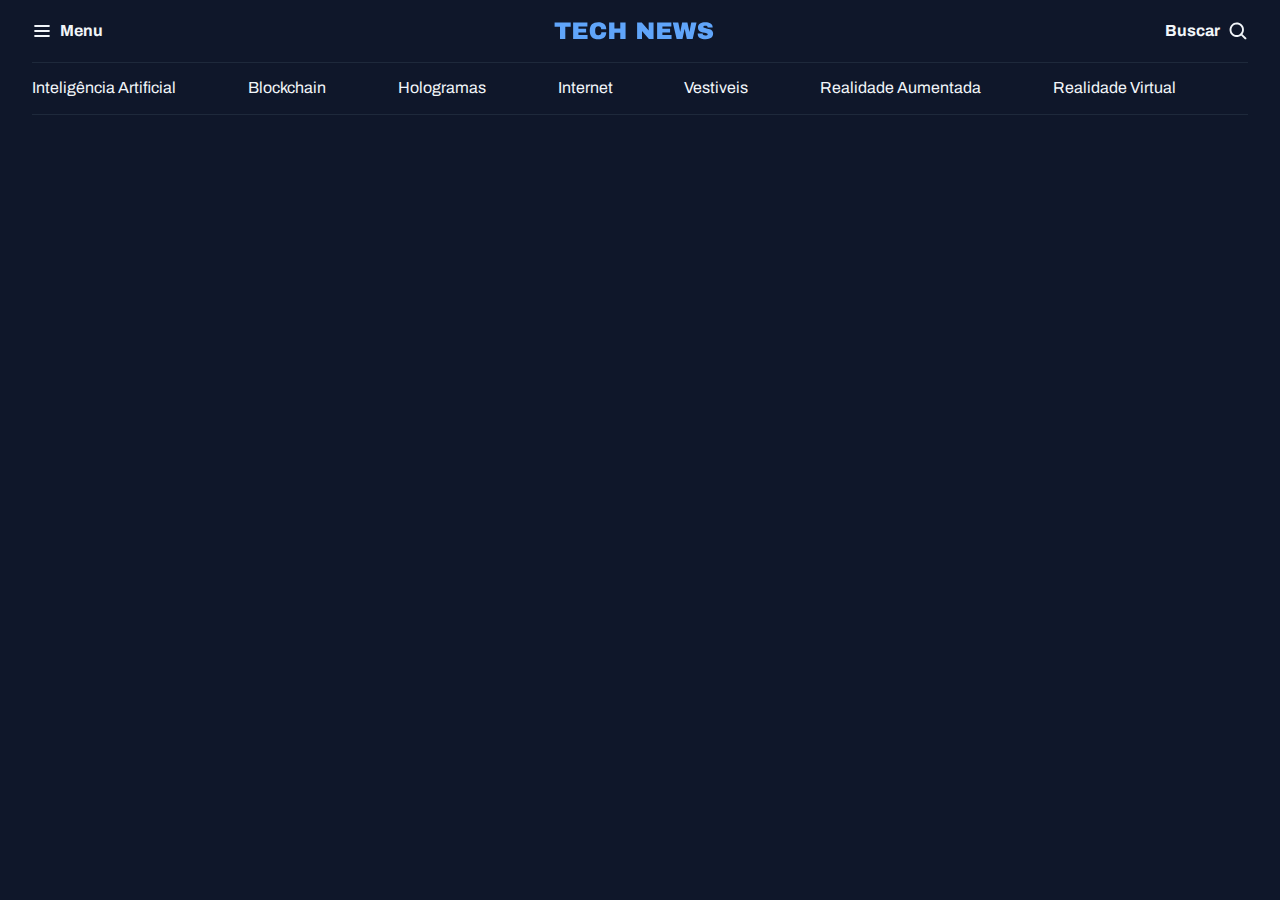
==== tech-news-projeto/index.html @ 418bbbb8 "Criando o Header da aplicação" ====
<!DOCTYPE html>
<html lang="pt-br">

<head>
  <link rel="preconnect" href="https://fonts.googleapis.com">
  <link rel="preconnect" href="https://fonts.gstatic.com" crossorigin>

  <meta charset="UTF-8">
  <meta name="viewport" content="width=device-width, initial-scale=1.0">
  <title>Portal de Notíciais</title>
  <link rel="stylesheet" href="./styles/index.css">
  <link href="https://fonts.googleapis.com/css2?family=Archivo:ital,wght@0,100..900;1,100..900&display=swap"
    rel="stylesheet">
</head>

<body>

  <header class="container">
    <nav id="primary" class="grid grid-flow-col">
      <div>
        <img src="./assets/icons/List.svg" alt="Ícone de menu">
        <strong>Menu</strong>
      </div>

      <div>
        <img src="./assets/icons/Tech News.svg" alt="TechNews logo">
      </div>

      <div>
        <strong>Buscar</strong>
        <img src="./assets/icons/MagnifyingGlass.svg" alt="Ícone de busca">
      </div>
    </nav>
    <nav id="secondary" class="grid grid-flow-col">
      <a href="#">Inteligência Artificial</a>
      <a href="#">Blockchain</a>
      <a href="#">Hologramas</a>
      <a href="#">Internet</a>
      <a href="#">Vestiveis</a>
      <a href="#">Realidade Aumentada</a>
      <a href="#">Realidade Virtual</a>
    </nav>
  </header>
</body>

</html>
---- tech-news-projeto/styles/index.css ----
@import url(global.css);
@import url(header.css);
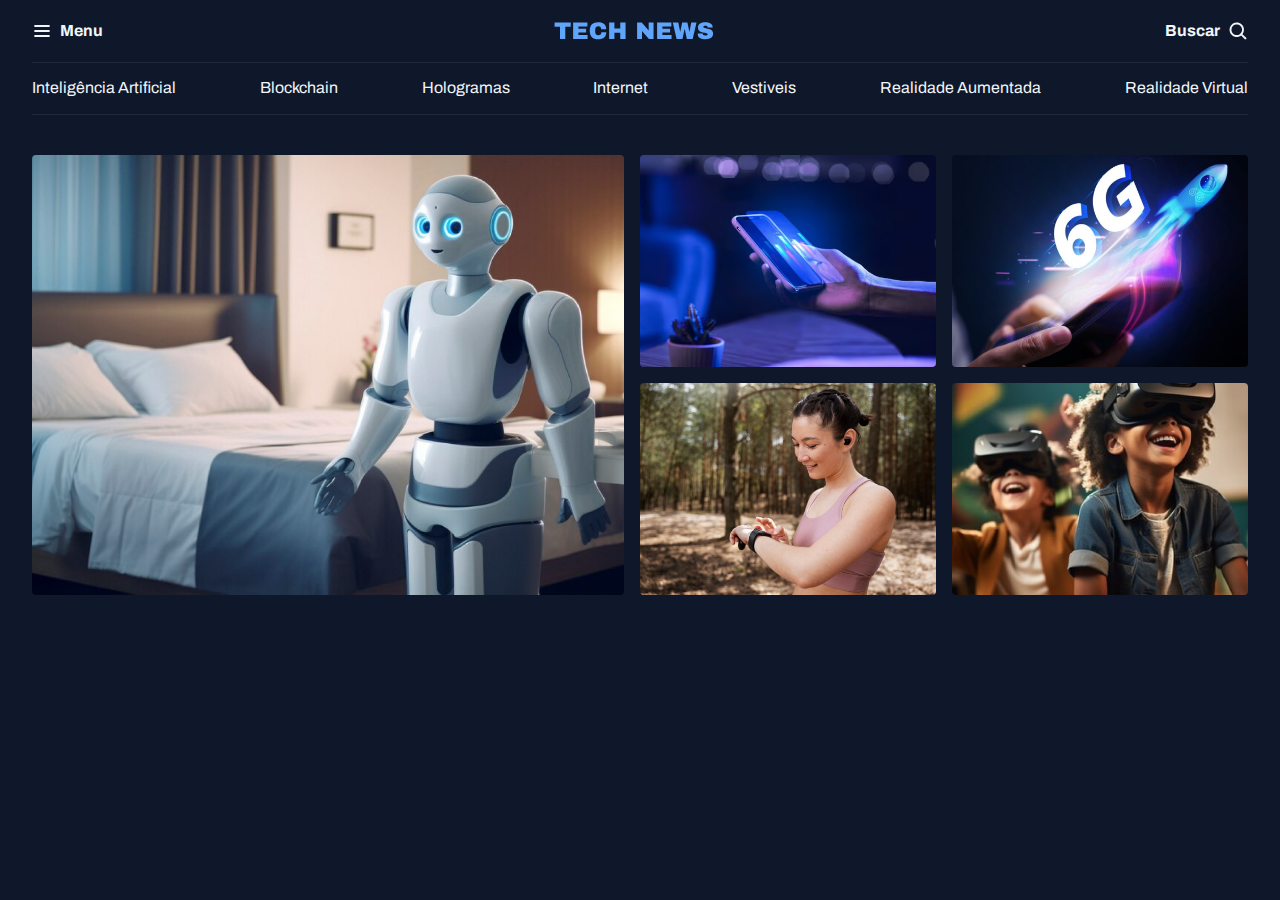
==== commit d70f196a: "Estruturando a seção destaques" ====
--- a/tech-news-projeto/index.html
+++ b/tech-news-projeto/index.html
@@ -41,6 +41,28 @@
       <a href="#">Realidade Virtual</a>
     </nav>
   </header>
+  <main class=" grid container">
+    <section id="featured" class="grid grid-flow-col gap-16">
+      <div>
+        <img src="./assets/images/Image 01.png" alt="">
+      </div>
+      <div class=" grid grid-cols-2 gap-16">
+      <div>
+        <img src="./assets/images/Image 02.png" alt="">
+      </div>
+      <div>
+        <img src="./assets/images/Image 03.png" alt="">
+      </div>
+      <div>
+        <img src="./assets/images/Image 04.png" alt="">
+      </div>
+
+      <div class>
+        <img src="./assets/images/Image 05.png" alt="">
+      </div>
+    </div>
+    </section>
+  </main>
 </body>
 
 </html>--- a/tech-news-projeto/styles/index.css
+++ b/tech-news-projeto/styles/index.css
@@ -1,2 +1,4 @@
 @import url(global.css);
-@import url(header.css);+@import url(utility.css);
+@import url(header.css);
+@import url(sections.css);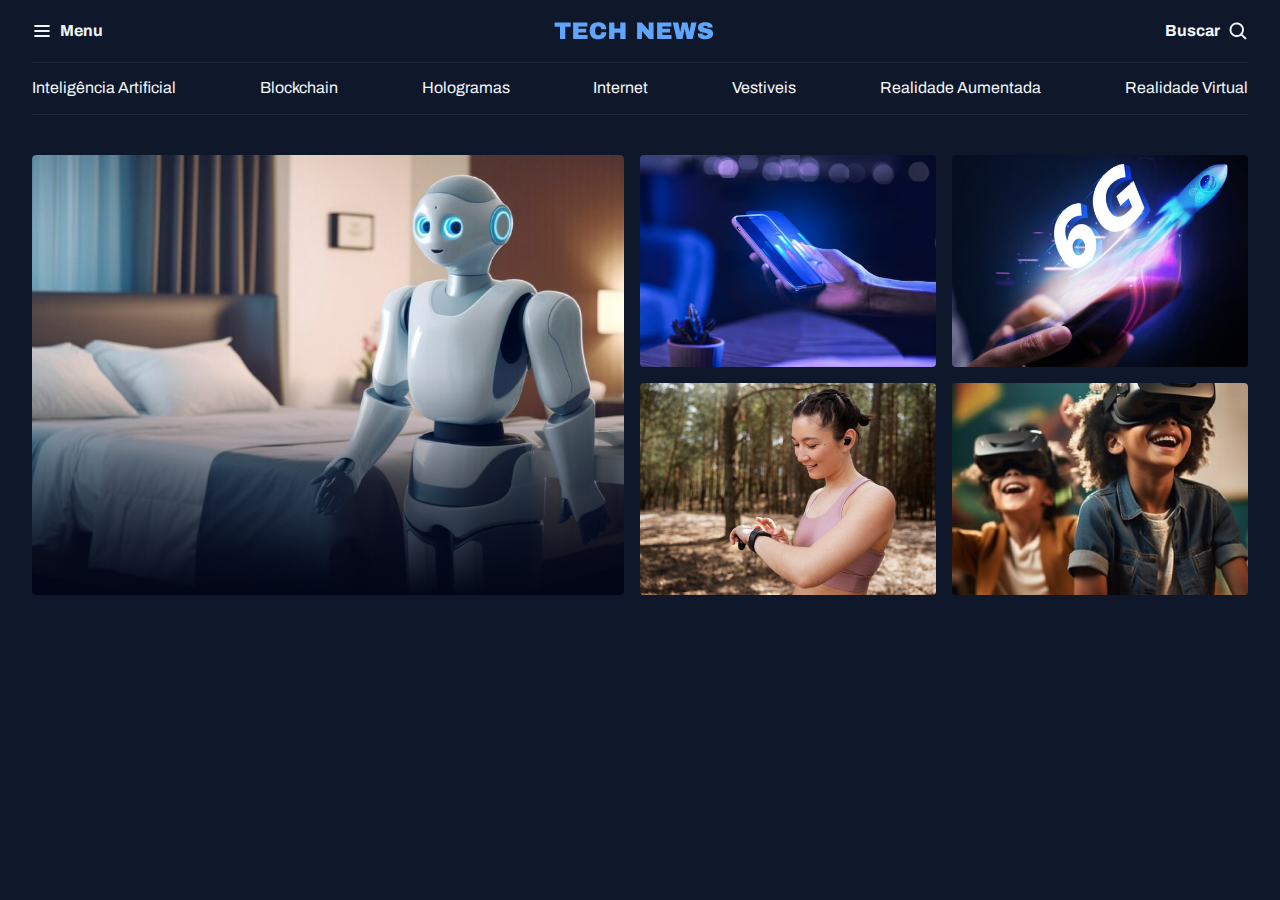
==== commit a6e1bc84: "Adicionando fundo com degrade" ====
--- a/tech-news-projeto/index.html
+++ b/tech-news-projeto/index.html
@@ -43,7 +43,7 @@
   </header>
   <main class=" grid container">
     <section id="featured" class="grid grid-flow-col gap-16">
-      <div>
+      <div class="card">
         <img src="./assets/images/Image 01.png" alt="">
       </div>
       <div class=" grid grid-cols-2 gap-16">
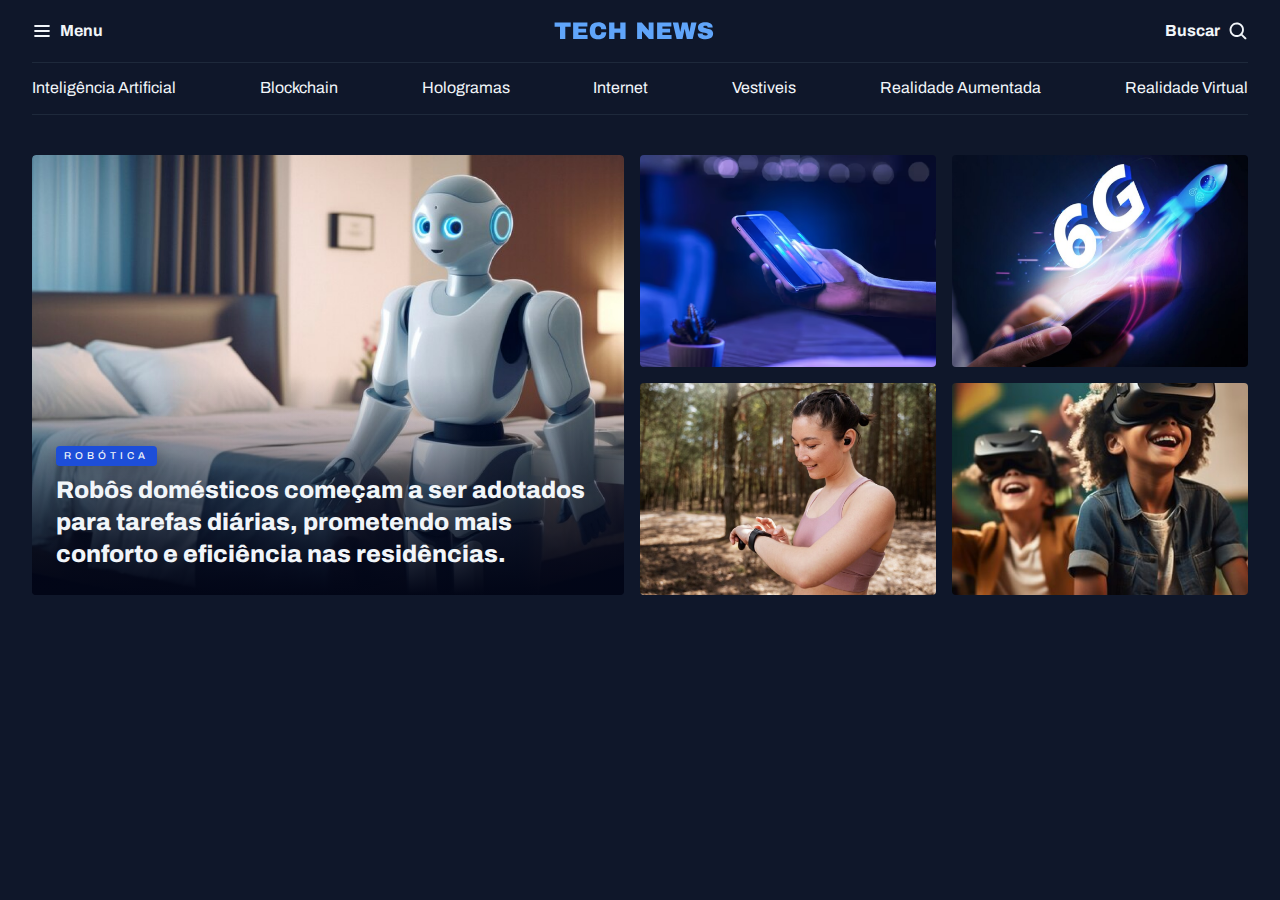
==== commit af361359: "Ajustando conteúdo do card" ====
--- a/tech-news-projeto/index.html
+++ b/tech-news-projeto/index.html
@@ -43,24 +43,31 @@
   </header>
   <main class=" grid container">
     <section id="featured" class="grid grid-flow-col gap-16">
-      <div class="card">
+      <figure class="card">
         <img src="./assets/images/Image 01.png" alt="">
+        <figcaption>
+          <span class="content-tag">robótica</span>
+          <h2 class="text-2xl">
+            Robôs domésticos começam a ser adotados para tarefas diárias, prometendo mais conforto e eficiência nas
+            residências.
+          </h2>
+        </figcaption>
+      </figure>
+      <div class=" grid grid-cols-2 gap-16">
+        <div>
+          <img src="./assets/images/Image 02.png" alt="">
+        </div>
+        <div>
+          <img src="./assets/images/Image 03.png" alt="">
+        </div>
+        <div>
+          <img src="./assets/images/Image 04.png" alt="">
+        </div>
+
+        <div class>
+          <img src="./assets/images/Image 05.png" alt="">
+        </div>
       </div>
-      <div class=" grid grid-cols-2 gap-16">
-      <div>
-        <img src="./assets/images/Image 02.png" alt="">
-      </div>
-      <div>
-        <img src="./assets/images/Image 03.png" alt="">
-      </div>
-      <div>
-        <img src="./assets/images/Image 04.png" alt="">
-      </div>
-
-      <div class>
-        <img src="./assets/images/Image 05.png" alt="">
-      </div>
-    </div>
     </section>
   </main>
 </body>
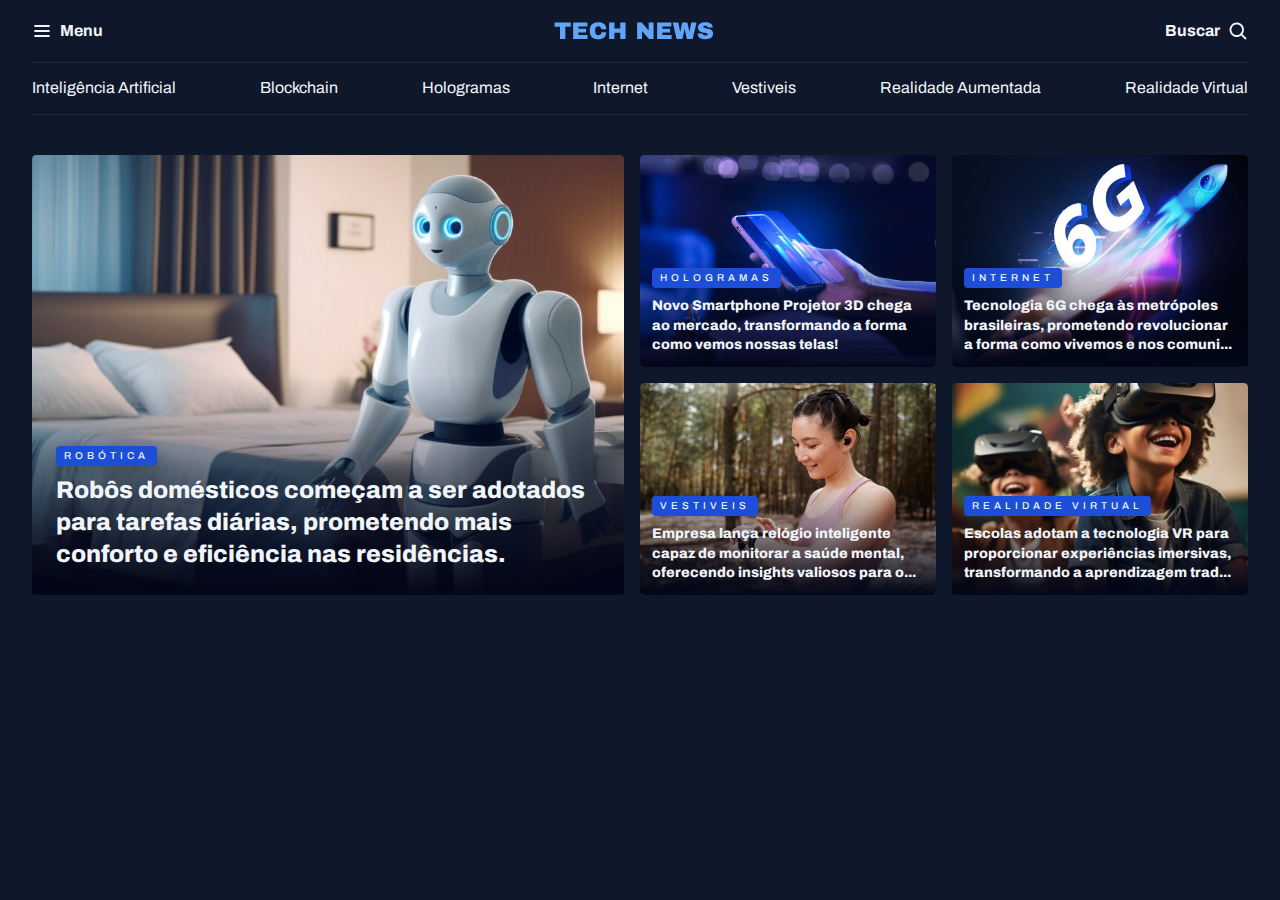
==== commit 54764a90: "Finalizando a seção destaques" ====
--- a/tech-news-projeto/index.html
+++ b/tech-news-projeto/index.html
@@ -54,19 +54,42 @@
         </figcaption>
       </figure>
       <div class=" grid grid-cols-2 gap-16">
-        <div>
+        <figure class="card">
           <img src="./assets/images/Image 02.png" alt="">
-        </div>
-        <div>
+          <figcaption>
+            <span class="content-tag">hologramas</span>
+            <h2 class="text-lg">
+              Novo Smartphone Projetor 3D chega ao mercado, transformando a forma como vemos nossas telas!
+            </h2>
+          </figcaption>
+        </figure>
+        <figure class="card">
           <img src="./assets/images/Image 03.png" alt="">
-        </div>
-        <div>
+          <figcaption>
+            <span class="content-tag">internet</span>
+            <h2 class="text-lg">
+              Tecnologia 6G chega às metrópoles brasileiras, prometendo revolucionar a forma como vivemos e nos comuni...
+            </h2>
+          </figcaption>
+        </figure>
+        <figure class="card">
           <img src="./assets/images/Image 04.png" alt="">
-        </div>
-
-        <div class>
+          <figcaption>
+            <span class="content-tag">vestiveis</span>
+            <h2 class="text-lg">
+              Empresa lança relógio inteligente capaz de monitorar a saúde mental, oferecendo insights valiosos para o...
+            </h2>
+          </figcaption>
+        </figure>
+        <figure class="card">
           <img src="./assets/images/Image 05.png" alt="">
-        </div>
+          <figcaption>
+            <span class="content-tag">realidade virtual</span>
+            <h2 class="text-lg">
+              Escolas adotam a tecnologia VR para proporcionar experiências imersivas, transformando a aprendizagem trad...
+            </h2>
+          </figcaption>
+        </figure>
       </div>
     </section>
   </main>
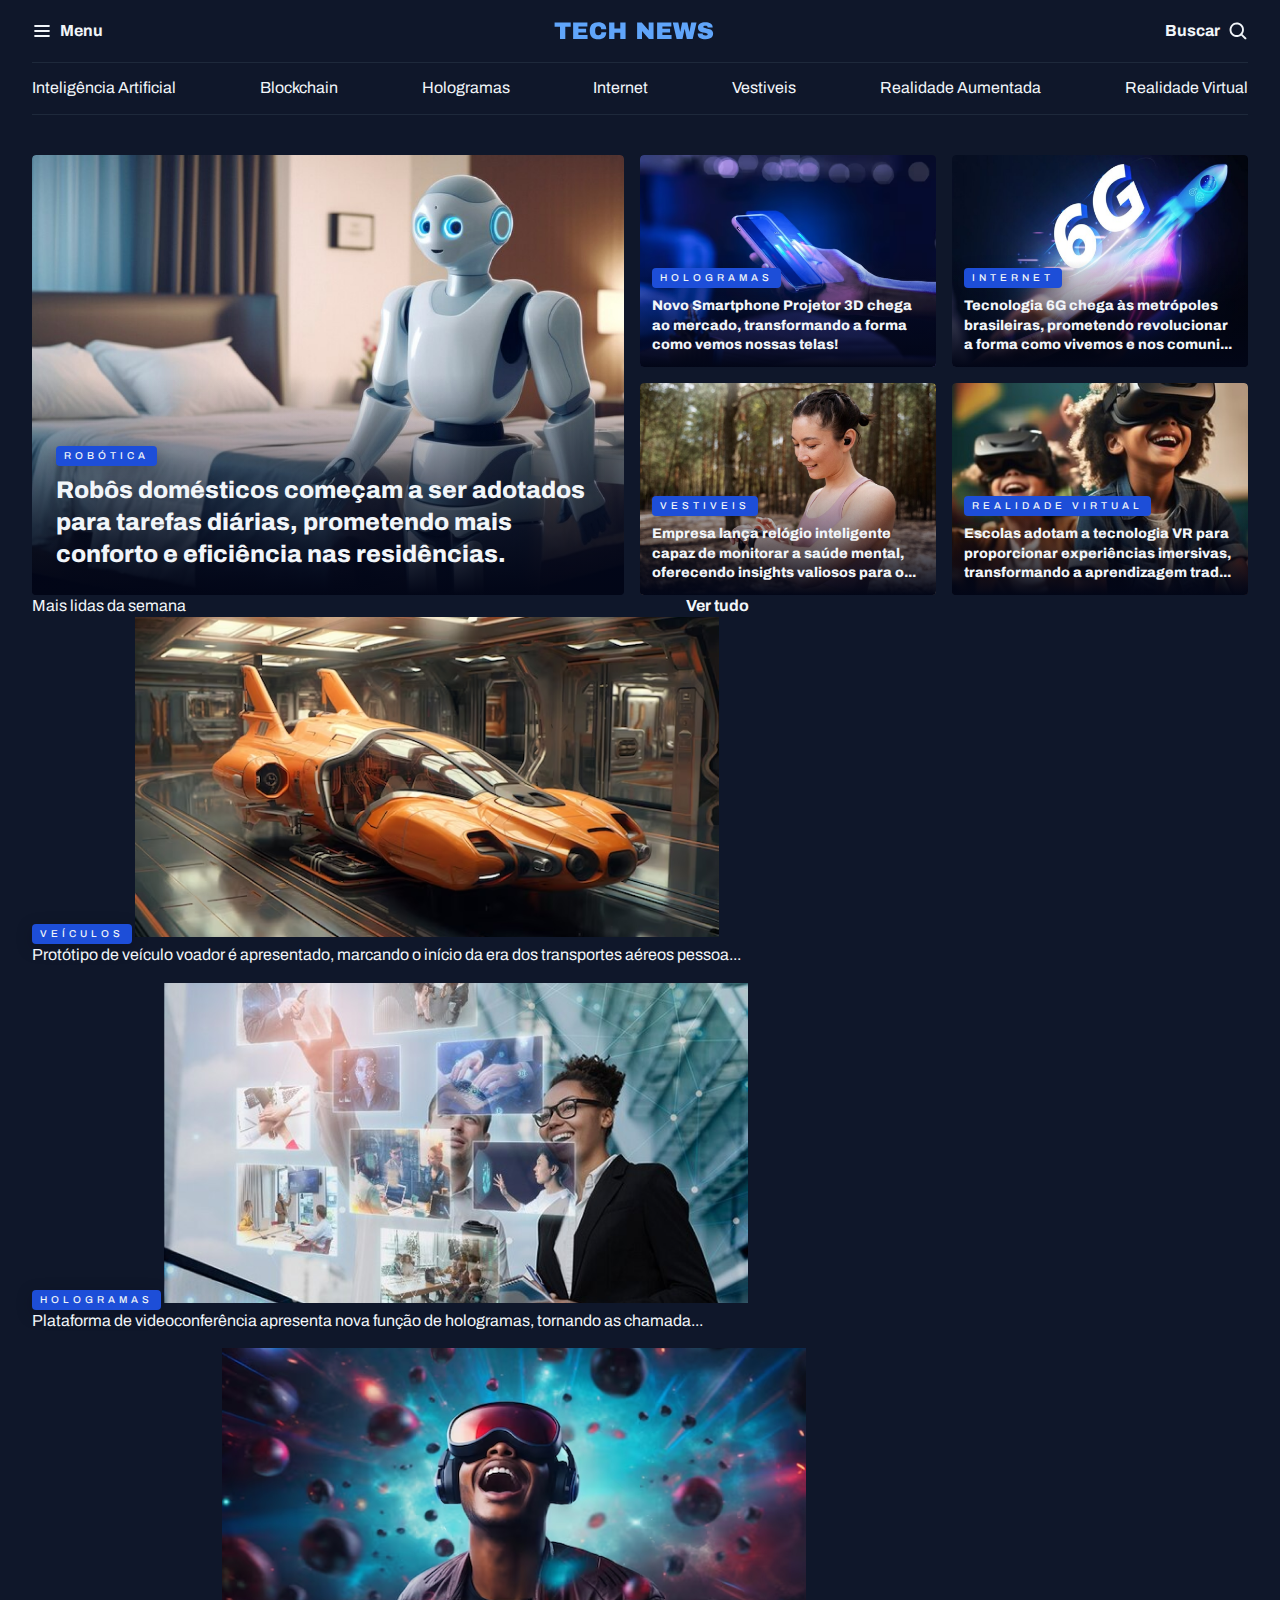
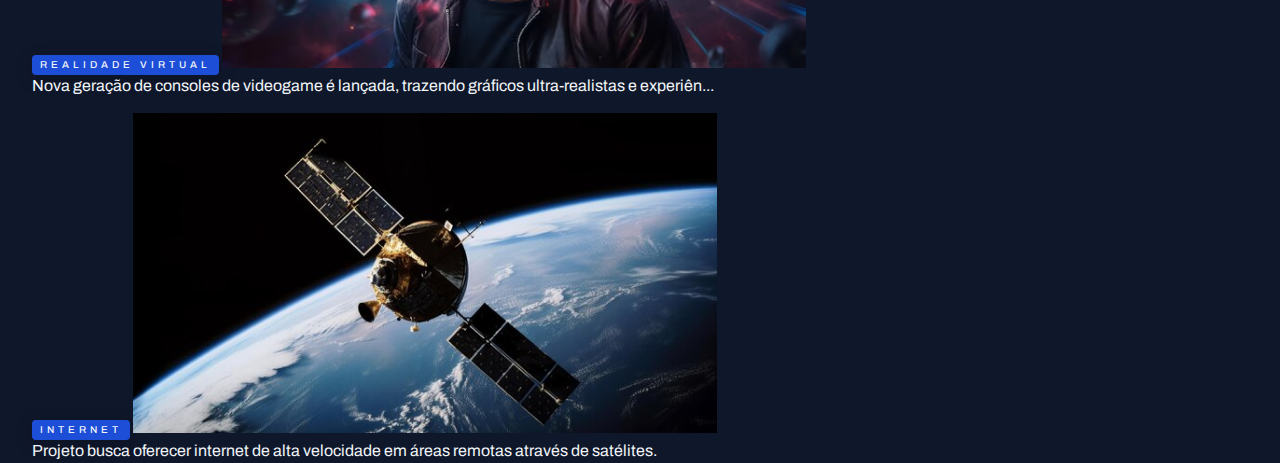
==== commit 72f5a10d: "Estruturando a seção mais lidas da semana" ====
--- a/tech-news-projeto/index.html
+++ b/tech-news-projeto/index.html
@@ -92,6 +92,45 @@
         </figure>
       </div>
     </section>
+    <section id="weekly">
+      <header class="grid grid-flow-col">
+        <h3>Mais lidas da semana</h3>
+        <a href="#" class="grid grid-flow-col">
+          <strong>Ver tudo</strong>
+          <span></span>
+        </a>
+      </header>
+      <div class="grid gap-16">
+        <figure>
+          <span class="content-tag">veículos</span>
+          <img src="./assets/images/Image 06.png" alt="">
+          <p>
+            Protótipo de veículo voador é apresentado, marcando o início da era dos transportes aéreos pessoa...
+          </p>
+        </figure>
+        <figure>
+          <span class="content-tag">hologramas</span>
+          <img src="./assets/images/Image 07.png" alt="">
+          <p>
+            Plataforma de videoconferência apresenta nova função de hologramas, tornando as chamada...
+          </p>
+        </figure>
+        <figure>
+          <span class="content-tag">realidade virtual</span>
+          <img src="./assets/images/Image 08.png" alt="">
+          <p>
+            Nova geração de consoles de videogame é lançada, trazendo gráficos ultra-realistas e experiên...
+          </p>
+        </figure>
+        <figure>
+          <span class="content-tag">internet</span>
+          <img src="./assets/images/Image 09.png" alt="">
+          <p>
+            Projeto busca oferecer internet de alta velocidade em áreas remotas através de satélites.
+          </p>
+        </figure>
+      </div>
+    </section>
   </main>
 </body>
 
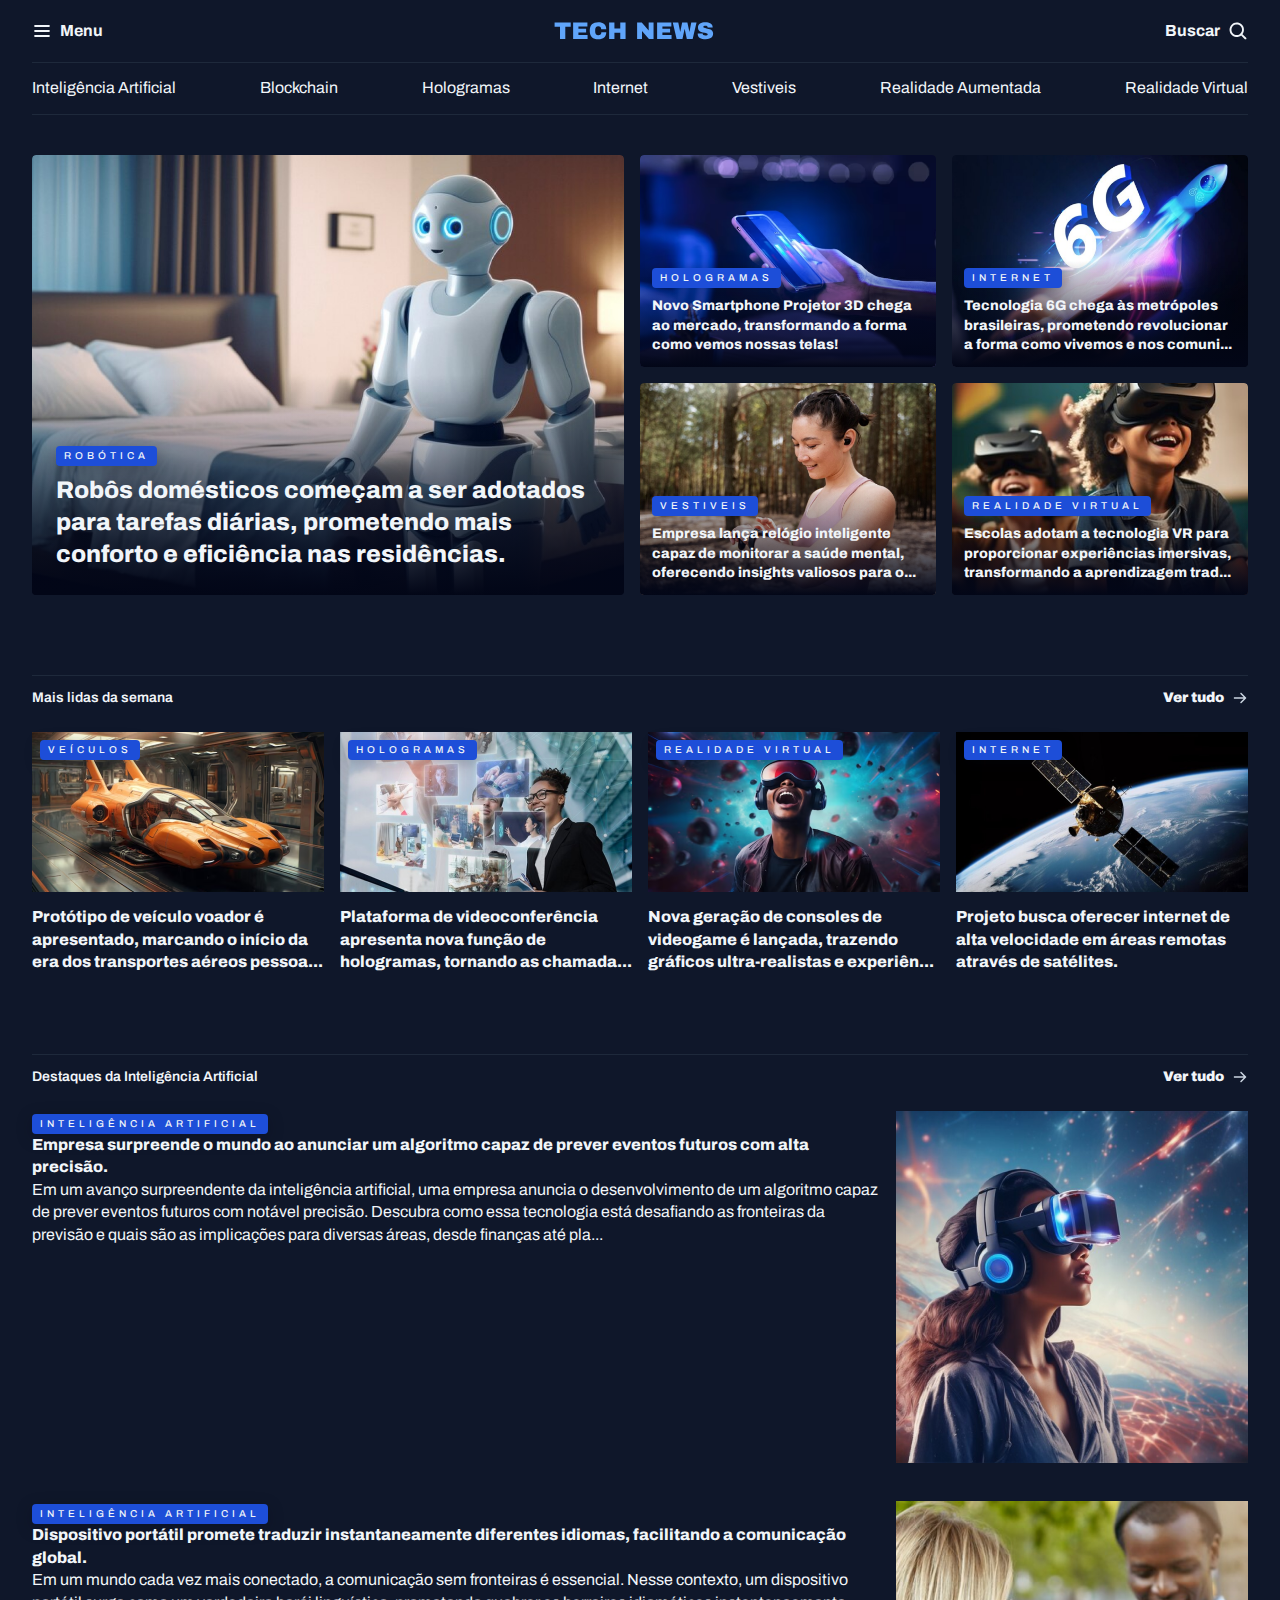
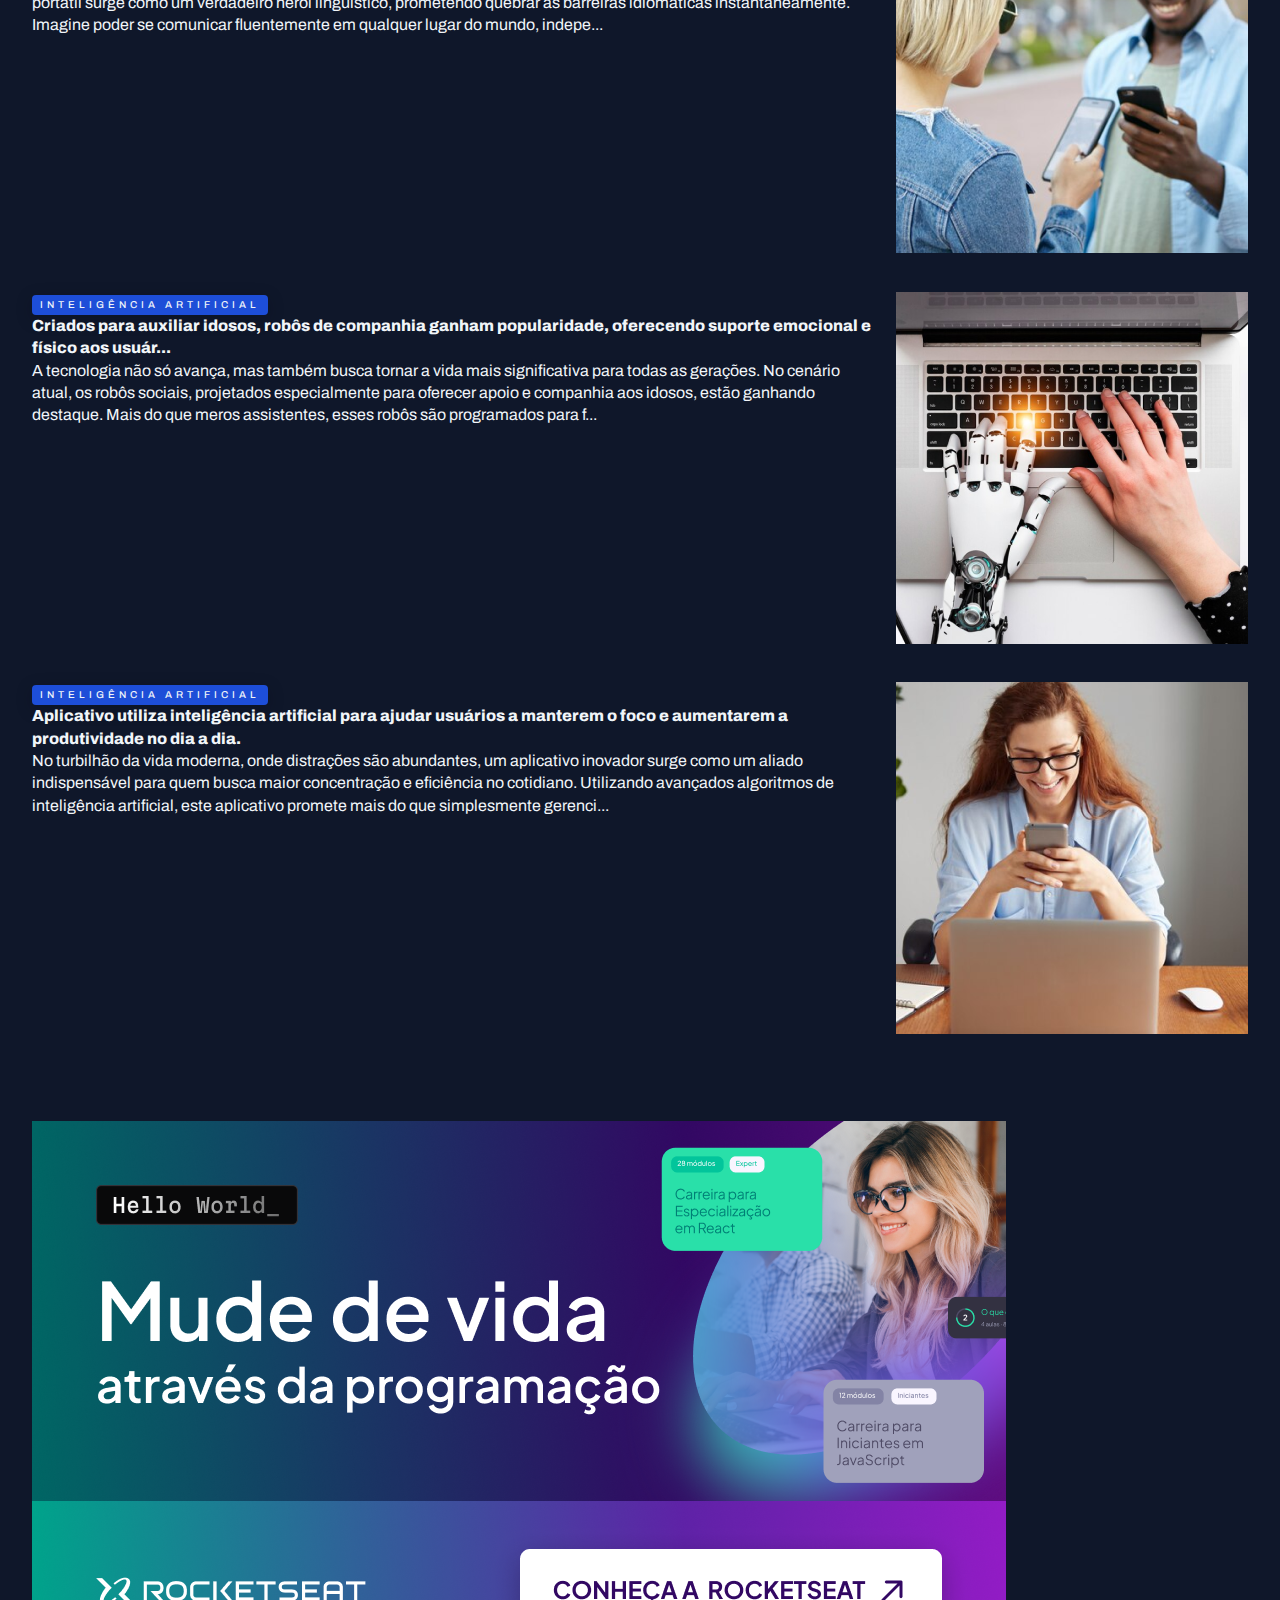
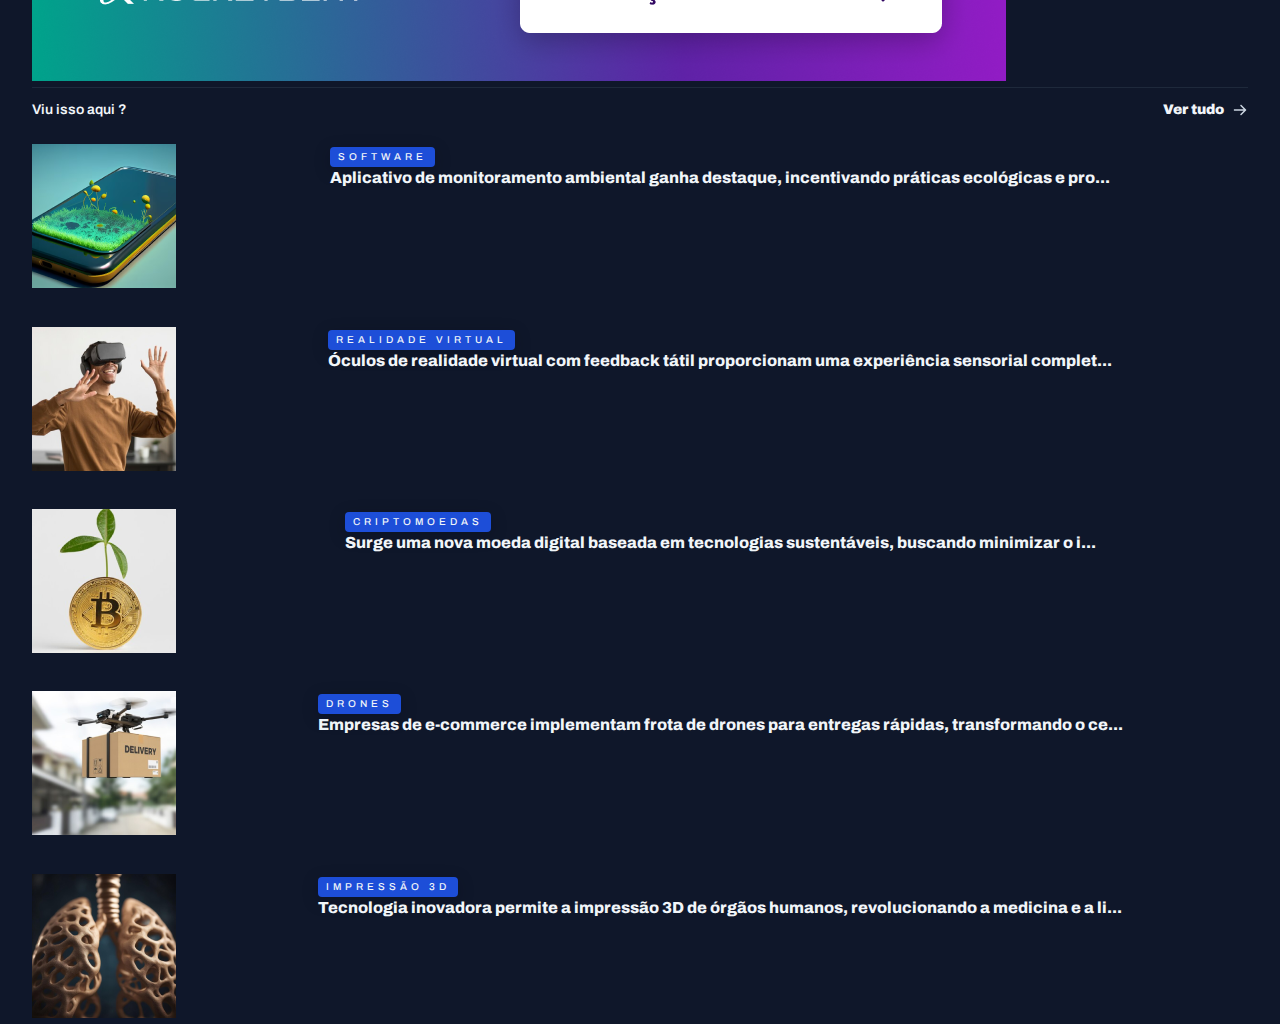
==== commit dfeace53: "Estruturando as ultimas seções" ====
--- a/tech-news-projeto/index.html
+++ b/tech-news-projeto/index.html
@@ -68,7 +68,8 @@
           <figcaption>
             <span class="content-tag">internet</span>
             <h2 class="text-lg">
-              Tecnologia 6G chega às metrópoles brasileiras, prometendo revolucionar a forma como vivemos e nos comuni...
+              Tecnologia 6G chega às metrópoles brasileiras, prometendo revolucionar a forma como vivemos e nos
+              comuni...
             </h2>
           </figcaption>
         </figure>
@@ -77,7 +78,8 @@
           <figcaption>
             <span class="content-tag">vestiveis</span>
             <h2 class="text-lg">
-              Empresa lança relógio inteligente capaz de monitorar a saúde mental, oferecendo insights valiosos para o...
+              Empresa lança relógio inteligente capaz de monitorar a saúde mental, oferecendo insights valiosos para
+              o...
             </h2>
           </figcaption>
         </figure>
@@ -86,7 +88,8 @@
           <figcaption>
             <span class="content-tag">realidade virtual</span>
             <h2 class="text-lg">
-              Escolas adotam a tecnologia VR para proporcionar experiências imersivas, transformando a aprendizagem trad...
+              Escolas adotam a tecnologia VR para proporcionar experiências imersivas, transformando a aprendizagem
+              trad...
             </h2>
           </figcaption>
         </figure>
@@ -131,6 +134,150 @@
         </figure>
       </div>
     </section>
+    <section id="ai">
+      <header class="grid grid-flow-col">
+        <h3>Destaques da Inteligência Artificial</h3>
+        <a href="#" class="grid grid-flow-col">
+          <strong>Ver tudo</strong>
+          <span></span>
+        </a>
+      </header>
+      <div class="grid gap-32">
+        <article class="grid grid-flow-col gap-16">
+          <div>
+            <span class="content-tag">Inteligência Artificial</span>
+            <h3 class="text-xl">Empresa surpreende o mundo ao anunciar um algoritmo capaz de prever eventos futuros com
+              alta precisão.</h3>
+            <p class="tex-sm">
+              Em um avanço surpreendente da inteligência artificial, uma empresa anuncia o desenvolvimento de um
+              algoritmo capaz de prever eventos futuros com notável precisão. Descubra como essa tecnologia está
+              desafiando as fronteiras da previsão e quais são as implicações para diversas áreas, desde finanças até
+              pla...
+            </p>
+          </div>
+          <div>
+            <img src="./assets/images/Image 10.png" alt="">
+          </div>
+        </article>
+        <article class="grid grid-flow-col gap-16">
+          <div>
+            <span class="content-tag">Inteligência Artificial</span>
+            <h3 class="text-xl">Dispositivo portátil promete traduzir instantaneamente diferentes idiomas, facilitando a
+              comunicação global.</h3>
+            <p class="tex-sm">
+              Em um mundo cada vez mais conectado, a comunicação sem fronteiras é essencial. Nesse contexto, um
+              dispositivo portátil surge como um verdadeiro herói linguístico, prometendo quebrar as barreiras
+              idiomáticas instantaneamente. Imagine poder se comunicar fluentemente em qualquer lugar do mundo,
+              indepe...
+            </p>
+          </div>
+          <div>
+            <img src="./assets/images/Image 11.png" alt="">
+          </div>
+        </article>
+        <article class="grid grid-flow-col gap-16">
+          <div>
+            <span class="content-tag">Inteligência Artificial</span>
+            <h3 class="text-xl">Criados para auxiliar idosos, robôs de companhia ganham popularidade, oferecendo suporte
+              emocional e físico aos usuár...</h3>
+            <p class="tex-sm">
+              A tecnologia não só avança, mas também busca tornar a vida mais significativa para todas as gerações. No
+              cenário atual, os robôs sociais, projetados especialmente para oferecer apoio e companhia aos idosos,
+              estão ganhando destaque. Mais do que meros assistentes, esses robôs são programados para f...
+            </p>
+          </div>
+          <div>
+            <img src="./assets/images/Image 12.png" alt="">
+          </div>
+        </article>
+        <article class="grid grid-flow-col gap-16">
+          <div>
+            <span class="content-tag">Inteligência Artificial</span>
+            <h3 class="text-xl">Aplicativo utiliza inteligência artificial para ajudar usuários a manterem o foco e
+              aumentarem a produtividade no dia a dia.</h3>
+            <p class="tex-sm">
+              No turbilhão da vida moderna, onde distrações são abundantes, um aplicativo inovador surge como um aliado
+              indispensável para quem busca maior concentração e eficiência no cotidiano. Utilizando avançados
+              algoritmos de inteligência artificial, este aplicativo promete mais do que simplesmente gerenci...
+            </p>
+          </div>
+          <div>
+            <img src="./assets/images/Image 13.png" alt="">
+          </div>
+        </article>
+      </div>
+    </section>
+    <div>
+      <div id="ads">
+        <img src="./assets/images/Ads.png" alt="">
+      </div>
+      <section id="more">
+        <header class="grid grid-flow-col">
+          <h3>Viu isso aqui ?</h3>
+          <a href="#" class="grid grid-flow-col">
+            <strong>Ver tudo</strong>
+            <span></span>
+          </a>
+        </header>
+        <div class="grid gap-32">
+          <article class="grid grid-flow-col gap-16">
+            <div>
+              <img src="./assets/images/Image 14.png" alt="">
+            </div>
+            <div>
+              <span class="content-tag">software</span>
+              <h3 class="text-xl">
+                Aplicativo de monitoramento ambiental ganha destaque, incentivando práticas ecológicas e pro...
+              </h3>
+            </div>
+          </article>
+          <article class="grid grid-flow-col gap-16">
+            <div>
+              <img src="./assets/images/Image 15.png" alt="">
+            </div>
+            <div>
+              <span class="content-tag">realidade virtual</span>
+              <h3 class="text-xl">
+                Óculos de realidade virtual com feedback tátil proporcionam uma experiência sensorial complet...
+              </h3>
+            </div>
+          </article>
+          <article class="grid grid-flow-col gap-16">
+            <div>
+              <img src="./assets/images/Image 16.png" alt="">
+            </div>
+            <div>
+              <span class="content-tag">criptomoedas</span>
+              <h3 class="text-xl">
+                Surge uma nova moeda digital baseada em tecnologias sustentáveis, buscando minimizar o i...
+              </h3>
+            </div>
+          </article>
+          <article class="grid grid-flow-col gap-16">
+            <div>
+              <img src="./assets/images/Image 17.png" alt="">
+            </div>
+            <div>
+              <span class="content-tag">drones</span>
+              <h3 class="text-xl">
+                Empresas de e-commerce implementam frota de drones para entregas rápidas, transformando o ce...
+              </h3>
+            </div>
+          </article>
+          <article class="grid grid-flow-col gap-16">
+            <div>
+              <img src="./assets/images/Image 18.png" alt="">
+            </div>
+            <div>
+              <span class="content-tag">impressão 3d</span>
+              <h3 class="text-xl">
+                Tecnologia inovadora permite a impressão 3D de órgãos humanos, revolucionando a medicina e a li...
+              </h3>
+            </div>
+          </article>
+        </div>
+      </section>
+    </div>
   </main>
 </body>
 
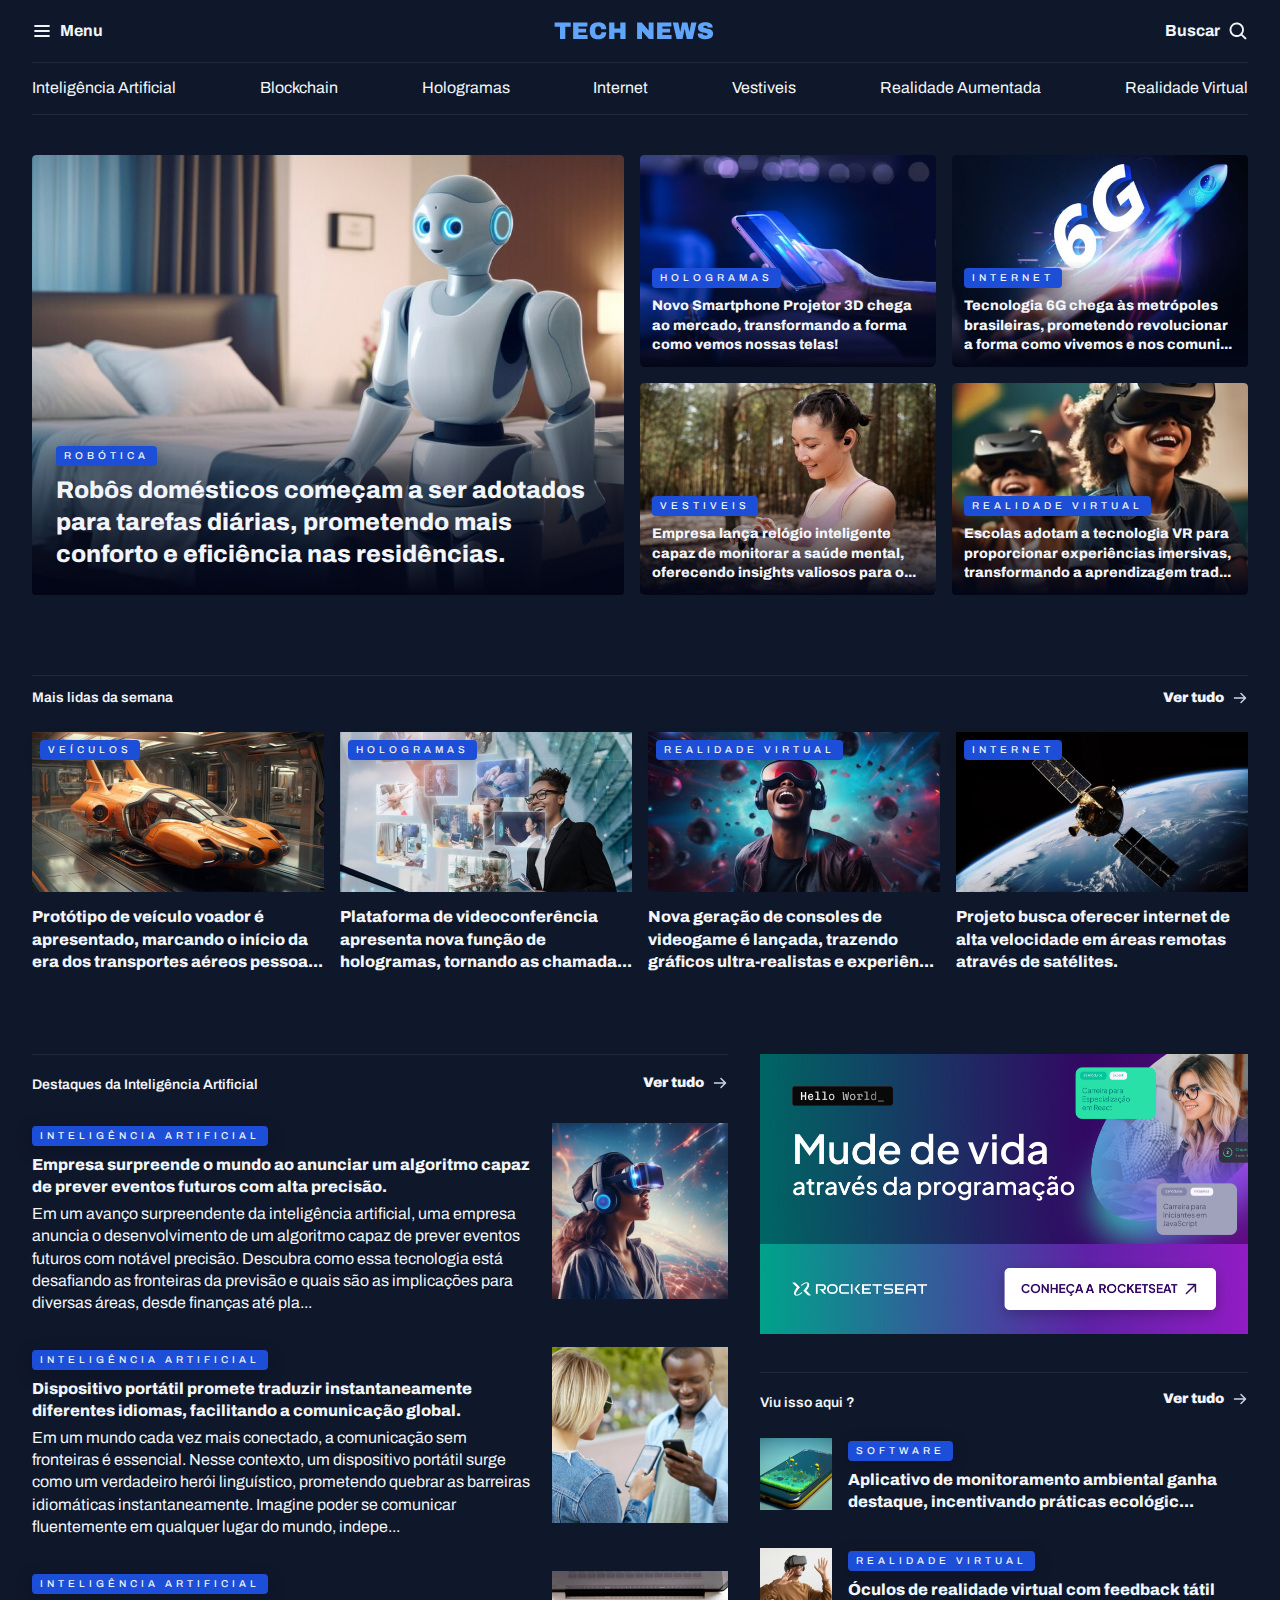
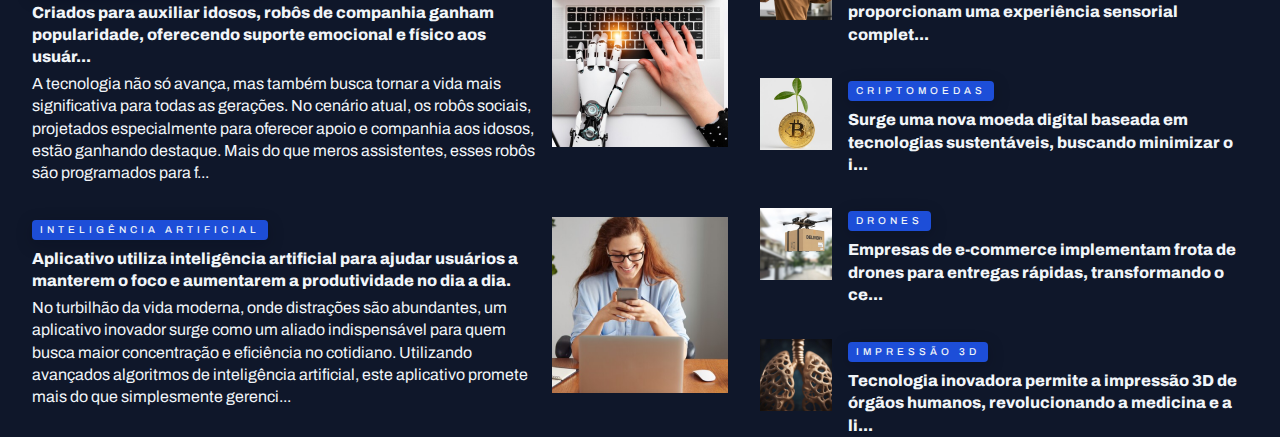
==== commit c35f1145: "Estilizando os ultimos cards" ====
--- a/tech-news-projeto/index.html
+++ b/tech-news-projeto/index.html
@@ -207,7 +207,7 @@
         </article>
       </div>
     </section>
-    <div>
+    <aside>
       <div id="ads">
         <img src="./assets/images/Ads.png" alt="">
       </div>
@@ -227,7 +227,7 @@
             <div>
               <span class="content-tag">software</span>
               <h3 class="text-xl">
-                Aplicativo de monitoramento ambiental ganha destaque, incentivando práticas ecológicas e pro...
+                Aplicativo de monitoramento ambiental ganha destaque, incentivando práticas ecológic...
               </h3>
             </div>
           </article>
@@ -277,7 +277,7 @@
           </article>
         </div>
       </section>
-    </div>
+    </aside>
   </main>
 </body>
 
